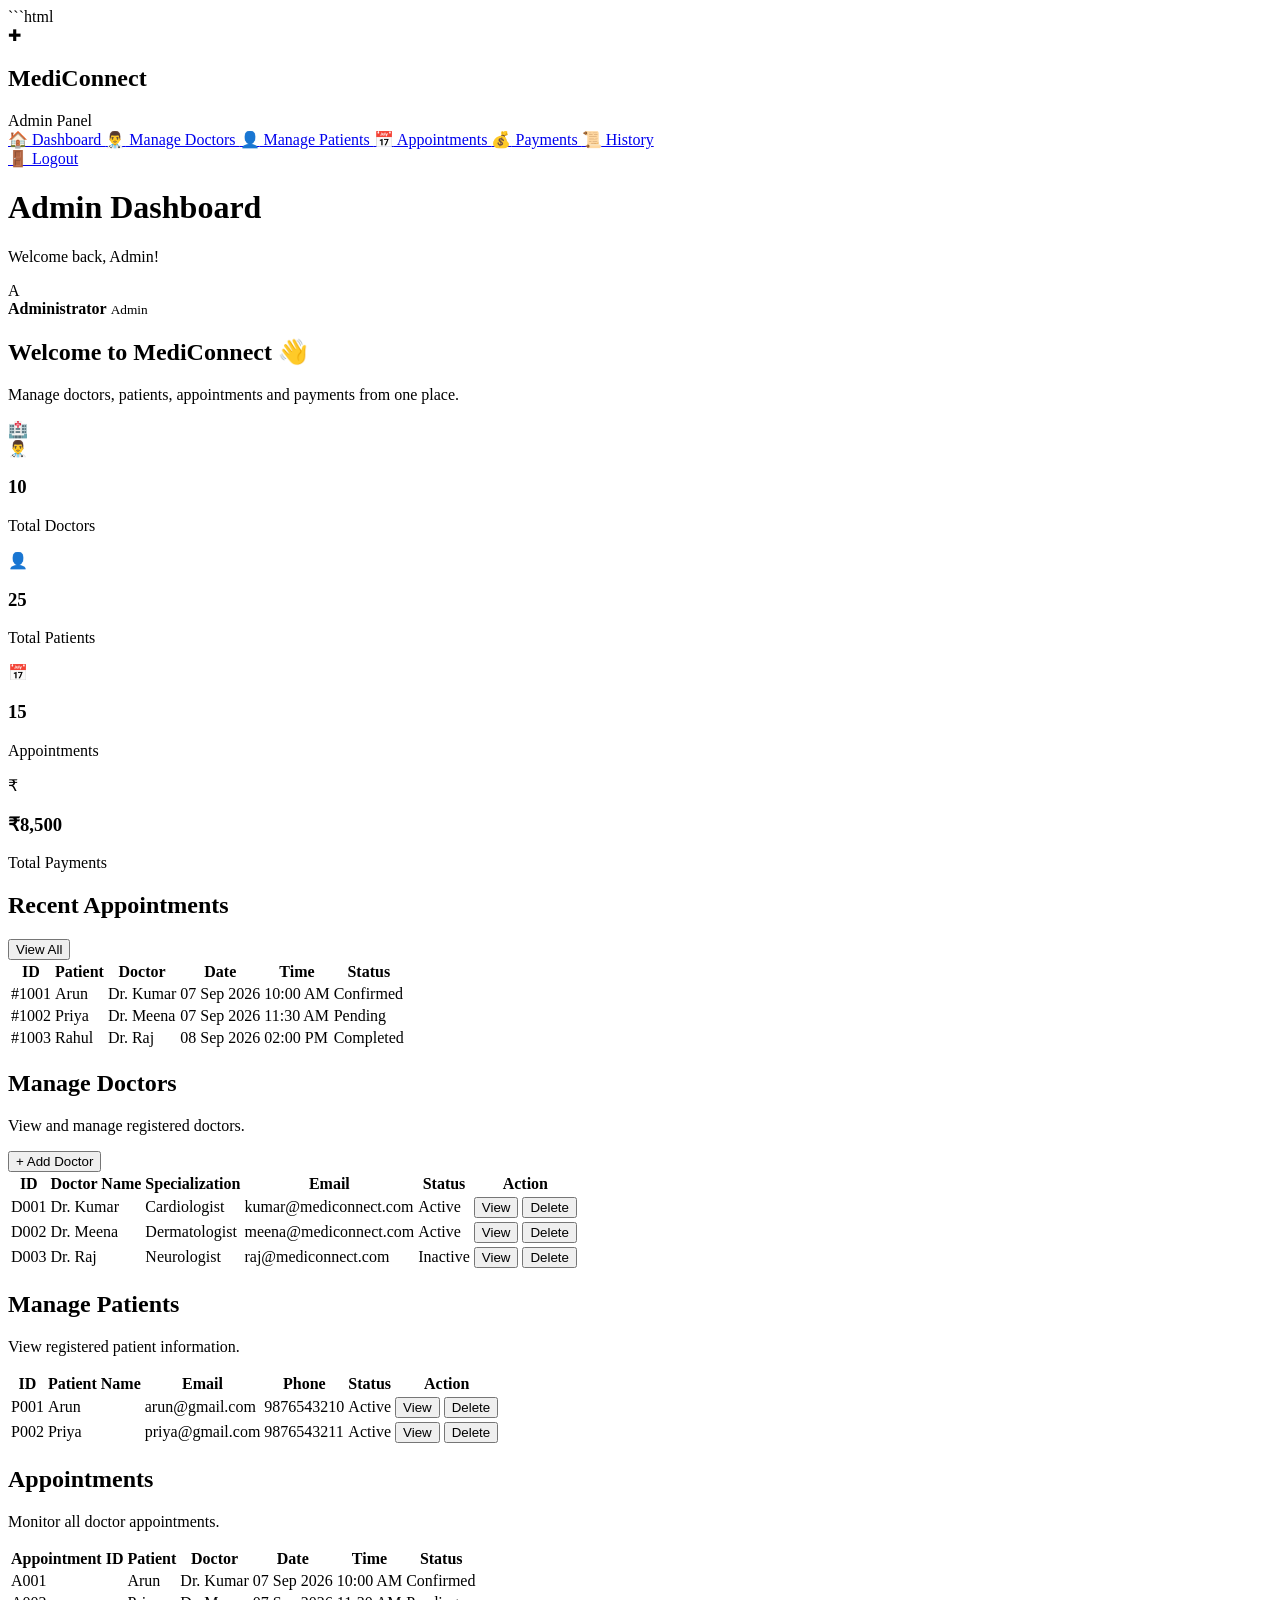
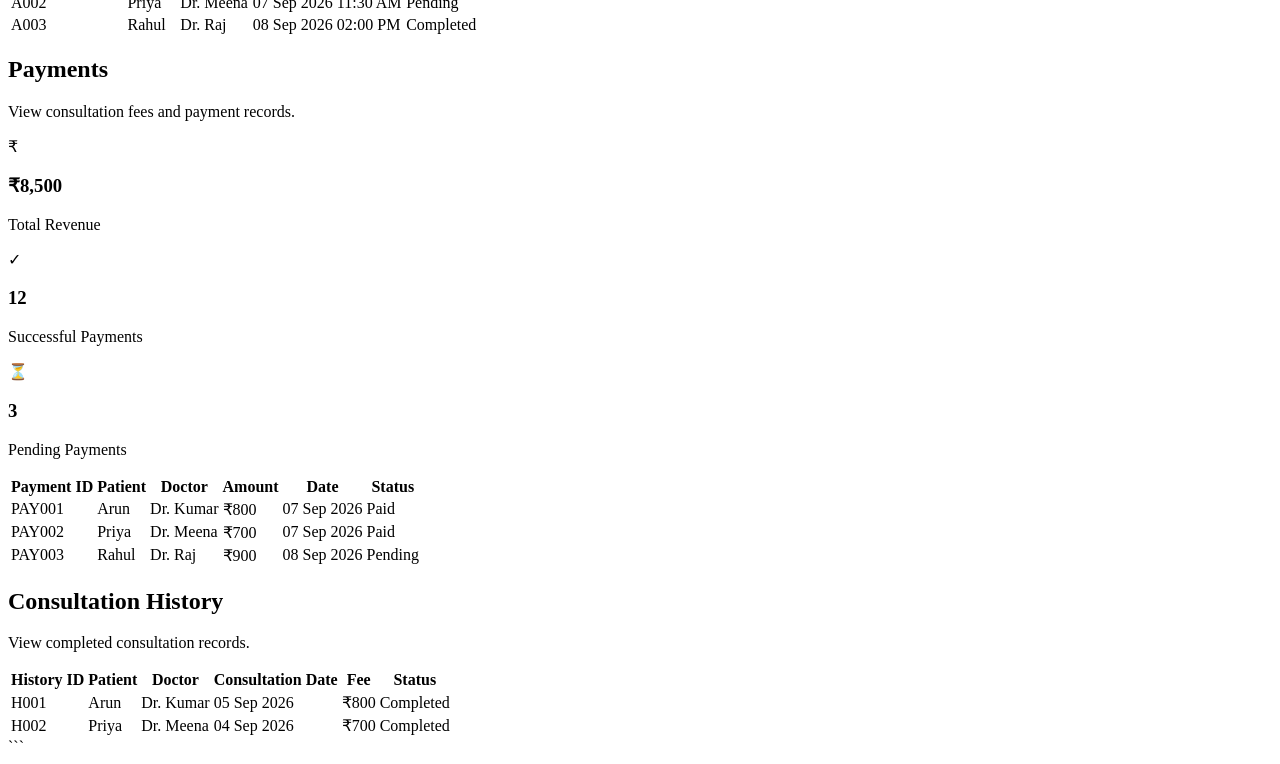
==== admin.html @ 6425f535 "Create admin.html" ====
```html
<!DOCTYPE html>
<html lang="en">
<head>
    <meta charset="UTF-8">
    <meta name="viewport" content="width=device-width, initial-scale=1.0">
    <title>Admin Dashboard - MediConnect</title>

    <link rel="stylesheet" href="admin_dashboard.css">
</head>

<body>

    <!-- Sidebar -->
    <aside class="sidebar">

        <div class="logo">
            <div class="logo-icon">✚</div>
            <div>
                <h2>MediConnect</h2>
                <span>Admin Panel</span>
            </div>
        </div>

        <nav class="menu">

            <a href="#" class="menu-item active" onclick="showSection('dashboard', this)">
                <span>🏠</span>
                Dashboard
            </a>

            <a href="#" class="menu-item" onclick="showSection('doctors', this)">
                <span>👨‍⚕️</span>
                Manage Doctors
            </a>

            <a href="#" class="menu-item" onclick="showSection('patients', this)">
                <span>👤</span>
                Manage Patients
            </a>

            <a href="#" class="menu-item" onclick="showSection('appointments', this)">
                <span>📅</span>
                Appointments
            </a>

            <a href="#" class="menu-item" onclick="showSection('payments', this)">
                <span>💰</span>
                Payments
            </a>

            <a href="#" class="menu-item" onclick="showSection('history', this)">
                <span>📜</span>
                History
            </a>

        </nav>

        <div class="sidebar-bottom">

            <a href="#" class="menu-item logout" onclick="logoutAdmin()">
                <span>🚪</span>
                Logout
            </a>

        </div>

    </aside>


    <!-- Main Content -->
    <main class="main-content">

        <!-- Top Bar -->
        <header class="topbar">

            <div>
                <h1 id="pageTitle">Admin Dashboard</h1>
                <p id="pageSubtitle">Welcome back, Admin!</p>
            </div>

            <div class="admin-profile">
                <div class="profile-icon">A</div>

                <div>
                    <strong>Administrator</strong>
                    <small>Admin</small>
                </div>
            </div>

        </header>


        <!-- ================= DASHBOARD ================= -->

        <section id="dashboard" class="content-section active-section">

            <div class="welcome-box">
                <div>
                    <h2>Welcome to MediConnect 👋</h2>
                    <p>Manage doctors, patients, appointments and payments from one place.</p>
                </div>

                <div class="welcome-icon">🏥</div>
            </div>


            <!-- Statistics Cards -->

            <div class="stats-container">

                <div class="stat-card">
                    <div class="stat-icon doctor-icon">👨‍⚕️</div>

                    <div>
                        <h3>10</h3>
                        <p>Total Doctors</p>
                    </div>
                </div>


                <div class="stat-card">
                    <div class="stat-icon patient-icon">👤</div>

                    <div>
                        <h3>25</h3>
                        <p>Total Patients</p>
                    </div>
                </div>


                <div class="stat-card">
                    <div class="stat-icon appointment-icon">📅</div>

                    <div>
                        <h3>15</h3>
                        <p>Appointments</p>
                    </div>
                </div>


                <div class="stat-card">
                    <div class="stat-icon payment-icon">₹</div>

                    <div>
                        <h3>₹8,500</h3>
                        <p>Total Payments</p>
                    </div>
                </div>

            </div>


            <!-- Recent Appointments -->

            <div class="table-card">

                <div class="table-header">
                    <h2>Recent Appointments</h2>

                    <button onclick="showSection('appointments', document.querySelectorAll('.menu-item')[3])">
                        View All
                    </button>
                </div>


                <div class="table-container">

                    <table>

                        <thead>
                            <tr>
                                <th>ID</th>
                                <th>Patient</th>
                                <th>Doctor</th>
                                <th>Date</th>
                                <th>Time</th>
                                <th>Status</th>
                            </tr>
                        </thead>

                        <tbody>

                            <tr>
                                <td>#1001</td>
                                <td>Arun</td>
                                <td>Dr. Kumar</td>
                                <td>07 Sep 2026</td>
                                <td>10:00 AM</td>
                                <td><span class="status confirmed">Confirmed</span></td>
                            </tr>

                            <tr>
                                <td>#1002</td>
                                <td>Priya</td>
                                <td>Dr. Meena</td>
                                <td>07 Sep 2026</td>
                                <td>11:30 AM</td>
                                <td><span class="status pending">Pending</span></td>
                            </tr>

                            <tr>
                                <td>#1003</td>
                                <td>Rahul</td>
                                <td>Dr. Raj</td>
                                <td>08 Sep 2026</td>
                                <td>02:00 PM</td>
                                <td><span class="status completed">Completed</span></td>
                            </tr>

                        </tbody>

                    </table>

                </div>

            </div>

        </section>


        <!-- ================= DOCTORS ================= -->

        <section id="doctors" class="content-section">

            <div class="section-heading">
                <div>
                    <h2>Manage Doctors</h2>
                    <p>View and manage registered doctors.</p>
                </div>

                <button class="primary-btn" onclick="addDoctor()">
                    + Add Doctor
                </button>
            </div>


            <div class="table-card">

                <div class="table-container">

                    <table>

                        <thead>
                            <tr>
                                <th>ID</th>
                                <th>Doctor Name</th>
                                <th>Specialization</th>
                                <th>Email</th>
                                <th>Status</th>
                                <th>Action</th>
                            </tr>
                        </thead>

                        <tbody>

                            <tr>
                                <td>D001</td>
                                <td>Dr. Kumar</td>
                                <td>Cardiologist</td>
                                <td>kumar@mediconnect.com</td>
                                <td><span class="status active">Active</span></td>
                                <td>
                                    <button class="action-btn view">View</button>
                                    <button class="action-btn delete" onclick="deleteRecord(this)">Delete</button>
                                </td>
                            </tr>

                            <tr>
                                <td>D002</td>
                                <td>Dr. Meena</td>
                                <td>Dermatologist</td>
                                <td>meena@mediconnect.com</td>
                                <td><span class="status active">Active</span></td>
                                <td>
                                    <button class="action-btn view">View</button>
                                    <button class="action-btn delete" onclick="deleteRecord(this)">Delete</button>
                                </td>
                            </tr>

                            <tr>
                                <td>D003</td>
                                <td>Dr. Raj</td>
                                <td>Neurologist</td>
                                <td>raj@mediconnect.com</td>
                                <td><span class="status inactive">Inactive</span></td>
                                <td>
                                    <button class="action-btn view">View</button>
                                    <button class="action-btn delete" onclick="deleteRecord(this)">Delete</button>
                                </td>
                            </tr>

                        </tbody>

                    </table>

                </div>

            </div>

        </section>


        <!-- ================= PATIENTS ================= -->

        <section id="patients" class="content-section">

            <div class="section-heading">
                <div>
                    <h2>Manage Patients</h2>
                    <p>View registered patient information.</p>
                </div>
            </div>


            <div class="table-card">

                <div class="table-container">

                    <table>

                        <thead>
                            <tr>
                                <th>ID</th>
                                <th>Patient Name</th>
                                <th>Email</th>
                                <th>Phone</th>
                                <th>Status</th>
                                <th>Action</th>
                            </tr>
                        </thead>

                        <tbody>

                            <tr>
                                <td>P001</td>
                                <td>Arun</td>
                                <td>arun@gmail.com</td>
                                <td>9876543210</td>
                                <td><span class="status active">Active</span></td>
                                <td>
                                    <button class="action-btn view">View</button>
                                    <button class="action-btn delete" onclick="deleteRecord(this)">Delete</button>
                                </td>
                            </tr>

                            <tr>
                                <td>P002</td>
                                <td>Priya</td>
                                <td>priya@gmail.com</td>
                                <td>9876543211</td>
                                <td><span class="status active">Active</span></td>
                                <td>
                                    <button class="action-btn view">View</button>
                                    <button class="action-btn delete" onclick="deleteRecord(this)">Delete</button>
                                </td>
                            </tr>

                        </tbody>

                    </table>

                </div>

            </div>

        </section>


        <!-- ================= APPOINTMENTS ================= -->

        <section id="appointments" class="content-section">

            <div class="section-heading">

                <div>
                    <h2>Appointments</h2>
                    <p>Monitor all doctor appointments.</p>
                </div>

            </div>


            <div class="table-card">

                <div class="table-container">

                    <table>

                        <thead>
                            <tr>
                                <th>Appointment ID</th>
                                <th>Patient</th>
                                <th>Doctor</th>
                                <th>Date</th>
                                <th>Time</th>
                                <th>Status</th>
                            </tr>
                        </thead>

                        <tbody>

                            <tr>
                                <td>A001</td>
                                <td>Arun</td>
                                <td>Dr. Kumar</td>
                                <td>07 Sep 2026</td>
                                <td>10:00 AM</td>
                                <td><span class="status confirmed">Confirmed</span></td>
                            </tr>

                            <tr>
                                <td>A002</td>
                                <td>Priya</td>
                                <td>Dr. Meena</td>
                                <td>07 Sep 2026</td>
                                <td>11:30 AM</td>
                                <td><span class="status pending">Pending</span></td>
                            </tr>

                            <tr>
                                <td>A003</td>
                                <td>Rahul</td>
                                <td>Dr. Raj</td>
                                <td>08 Sep 2026</td>
                                <td>02:00 PM</td>
                                <td><span class="status completed">Completed</span></td>
                            </tr>

                        </tbody>

                    </table>

                </div>

            </div>

        </section>


        <!-- ================= PAYMENTS ================= -->

        <section id="payments" class="content-section">

            <div class="section-heading">

                <div>
                    <h2>Payments</h2>
                    <p>View consultation fees and payment records.</p>
                </div>

            </div>


            <div class="stats-container">

                <div class="stat-card">
                    <div class="stat-icon payment-icon">₹</div>

                    <div>
                        <h3>₹8,500</h3>
                        <p>Total Revenue</p>
                    </div>
                </div>

                <div class="stat-card">
                    <div class="stat-icon appointment-icon">✓</div>

                    <div>
                        <h3>12</h3>
                        <p>Successful Payments</p>
                    </div>
                </div>

                <div class="stat-card">
                    <div class="stat-icon patient-icon">⏳</div>

                    <div>
                        <h3>3</h3>
                        <p>Pending Payments</p>
                    </div>
                </div>

            </div>


            <div class="table-card">

                <div class="table-container">

                    <table>

                        <thead>
                            <tr>
                                <th>Payment ID</th>
                                <th>Patient</th>
                                <th>Doctor</th>
                                <th>Amount</th>
                                <th>Date</th>
                                <th>Status</th>
                            </tr>
                        </thead>

                        <tbody>

                            <tr>
                                <td>PAY001</td>
                                <td>Arun</td>
                                <td>Dr. Kumar</td>
                                <td>₹800</td>
                                <td>07 Sep 2026</td>
                                <td><span class="status completed">Paid</span></td>
                            </tr>

                            <tr>
                                <td>PAY002</td>
                                <td>Priya</td>
                                <td>Dr. Meena</td>
                                <td>₹700</td>
                                <td>07 Sep 2026</td>
                                <td><span class="status completed">Paid</span></td>
                            </tr>

                            <tr>
                                <td>PAY003</td>
                                <td>Rahul</td>
                                <td>Dr. Raj</td>
                                <td>₹900</td>
                                <td>08 Sep 2026</td>
                                <td><span class="status pending">Pending</span></td>
                            </tr>

                        </tbody>

                    </table>

                </div>

            </div>

        </section>


        <!-- ================= HISTORY ================= -->

        <section id="history" class="content-section">

            <div class="section-heading">

                <div>
                    <h2>Consultation History</h2>
                    <p>View completed consultation records.</p>
                </div>

            </div>


            <div class="table-card">

                <div class="table-container">

                    <table>

                        <thead>
                            <tr>
                                <th>History ID</th>
                                <th>Patient</th>
                                <th>Doctor</th>
                                <th>Consultation Date</th>
                                <th>Fee</th>
                                <th>Status</th>
                            </tr>
                        </thead>

                        <tbody>

                            <tr>
                                <td>H001</td>
                                <td>Arun</td>
                                <td>Dr. Kumar</td>
                                <td>05 Sep 2026</td>
                                <td>₹800</td>
                                <td><span class="status completed">Completed</span></td>
                            </tr>

                            <tr>
                                <td>H002</td>
                                <td>Priya</td>
                                <td>Dr. Meena</td>
                                <td>04 Sep 2026</td>
                                <td>₹700</td>
                                <td><span class="status completed">Completed</span></td>
                            </tr>

                        </tbody>

                    </table>

                </div>

            </div>

        </section>

    </main>


    <script src="admin_dashboard.js"></script>

</body>
</html>
```
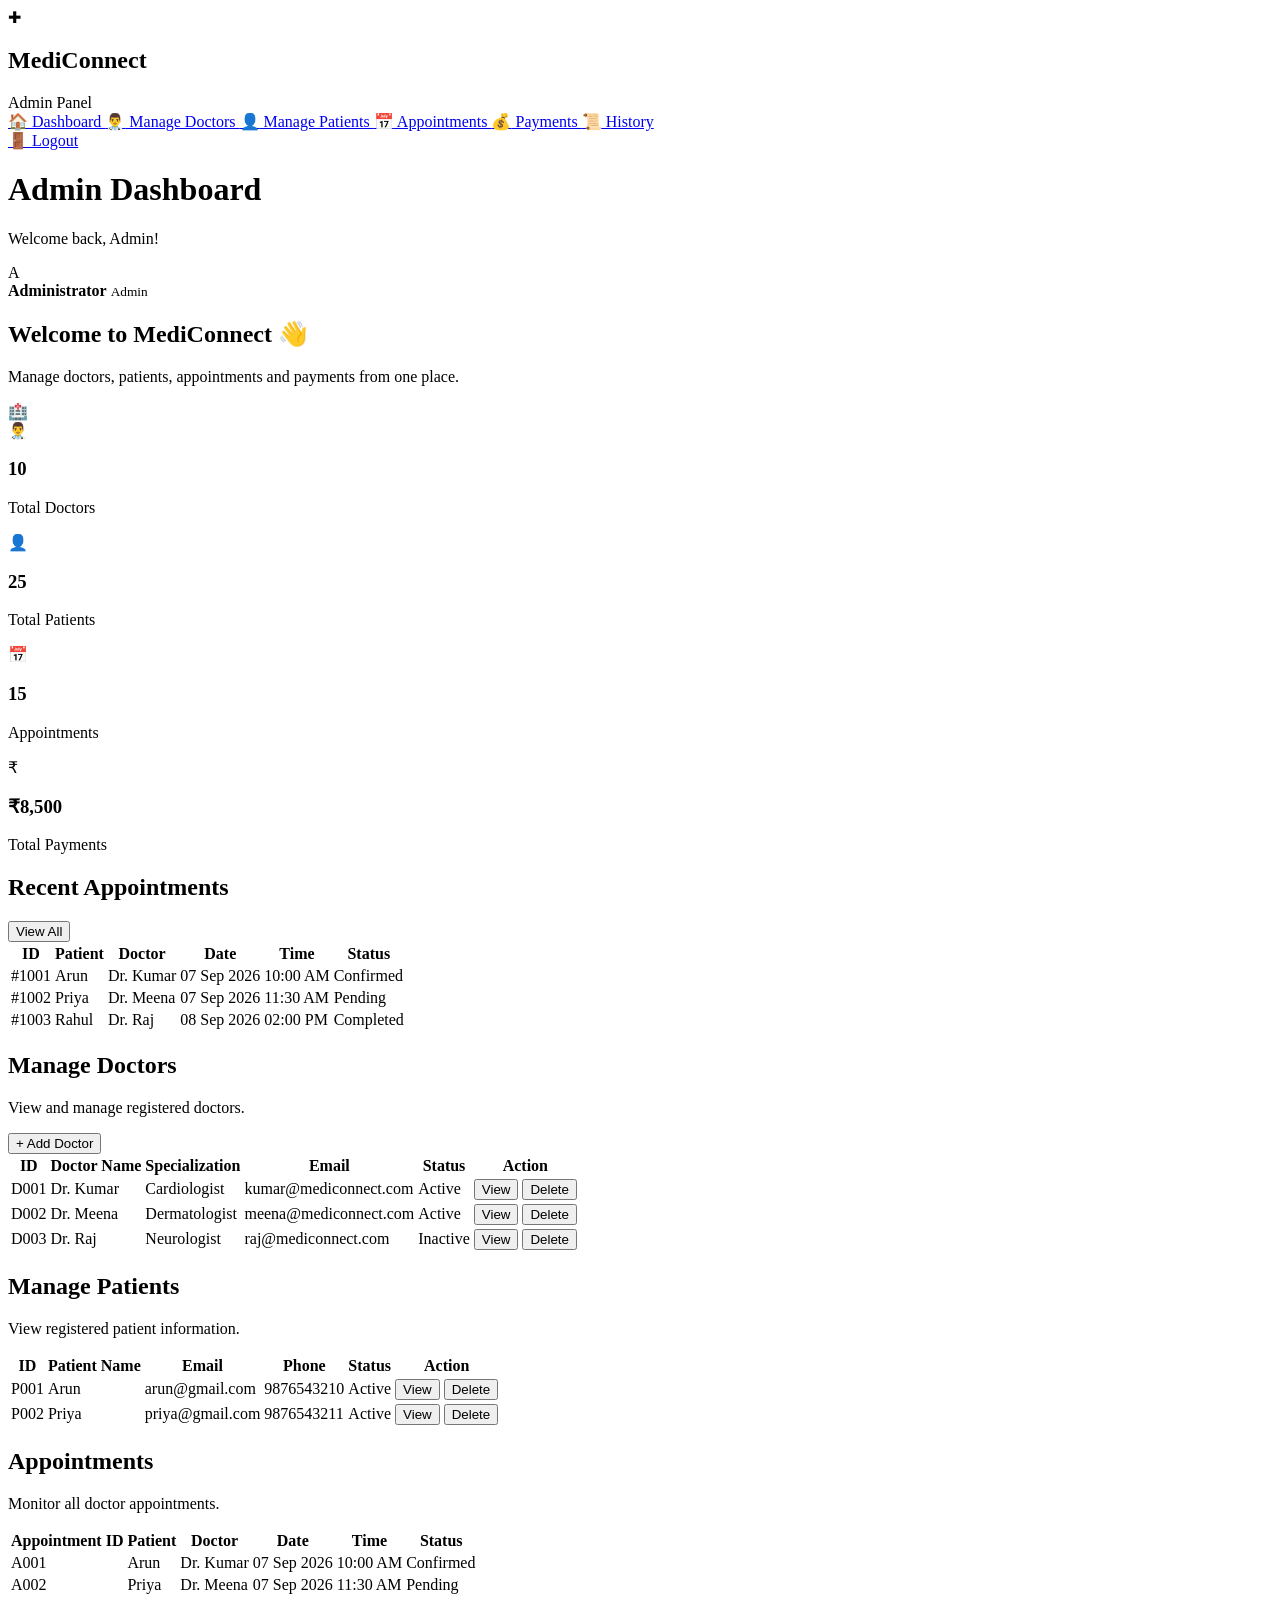
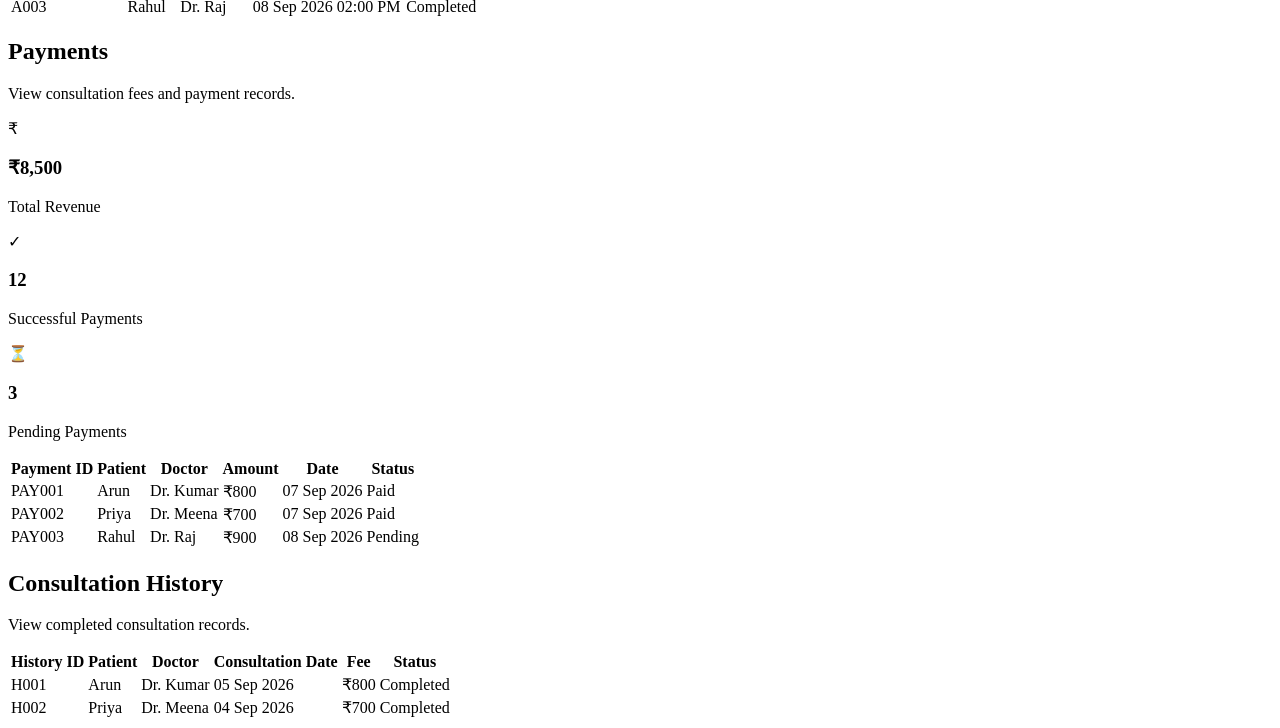
==== commit bf882521: "Update admin.html" ====
--- a/admin.html
+++ b/admin.html
@@ -1,4 +1,4 @@
-```html
+
 <!DOCTYPE html>
 <html lang="en">
 <head>
@@ -609,4 +609,4 @@
 
 </body>
 </html>
-```
+
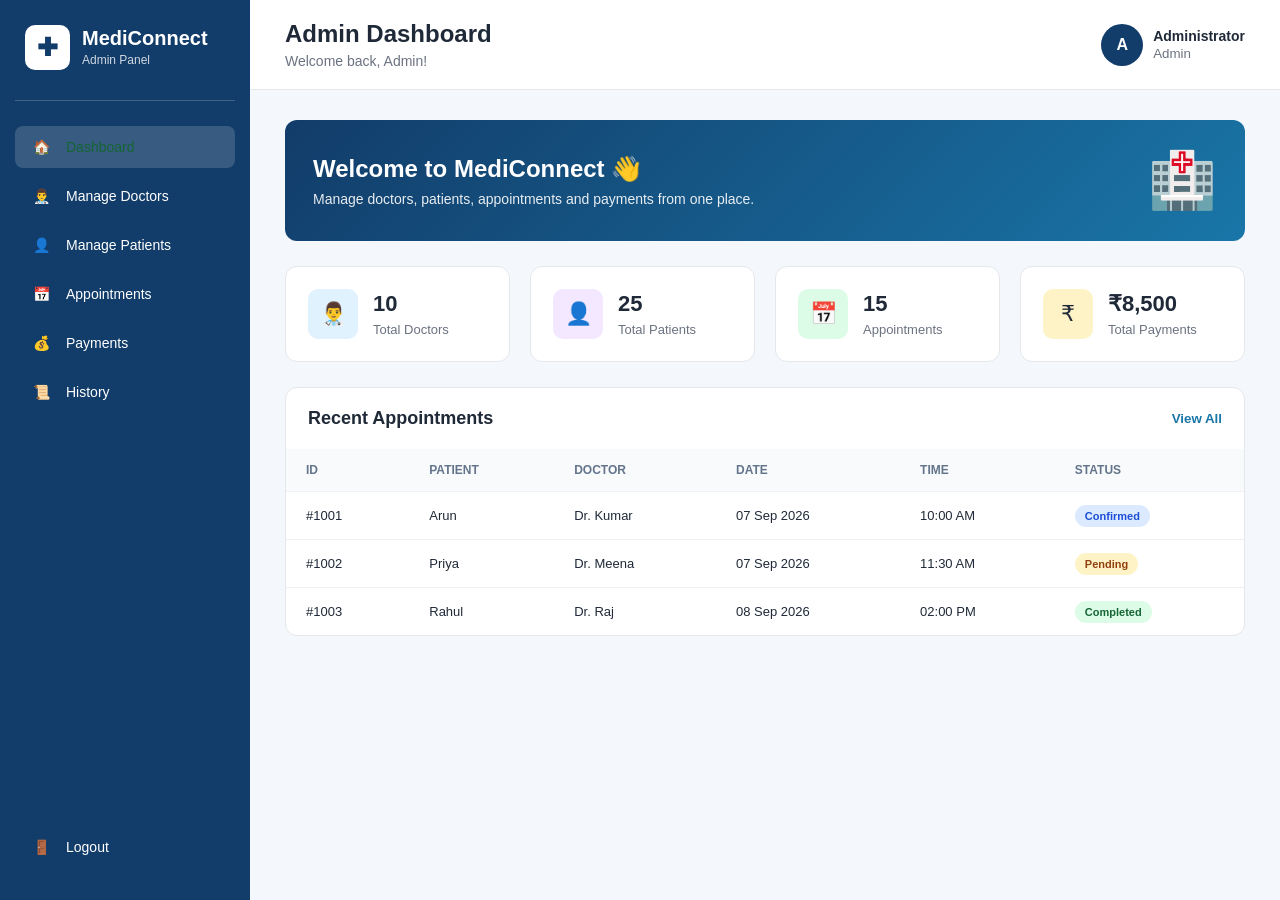
==== commit fb3df1d9: "Update admin.html" ====
--- a/admin.html
+++ b/admin.html
@@ -6,7 +6,7 @@
     <meta name="viewport" content="width=device-width, initial-scale=1.0">
     <title>Admin Dashboard - MediConnect</title>
 
-    <link rel="stylesheet" href="admin_dashboard.css">
+    <link rel="stylesheet" href="admin.css">
 </head>
 
 <body>
@@ -605,7 +605,7 @@
     </main>
 
 
-    <script src="admin_dashboard.js"></script>
+    <script src="admin.js"></script>
 
 </body>
 </html>
--- a/admin.css
+++ b/admin.css
@@ -0,0 +1,446 @@
+
+* {
+    margin: 0;
+    padding: 0;
+    box-sizing: border-box;
+}
+
+body {
+    font-family: Arial, Helvetica, sans-serif;
+    background: #f4f7fb;
+    color: #1f2937;
+}
+
+
+/* ================= SIDEBAR ================= */
+
+.sidebar {
+    width: 250px;
+    height: 100vh;
+    background: #123c69;
+    position: fixed;
+    left: 0;
+    top: 0;
+    display: flex;
+    flex-direction: column;
+    padding: 25px 15px;
+    color: white;
+}
+
+.logo {
+    display: flex;
+    align-items: center;
+    gap: 12px;
+    padding: 0 10px 30px;
+    border-bottom: 1px solid rgba(255,255,255,0.2);
+}
+
+.logo-icon {
+    width: 45px;
+    height: 45px;
+    background: white;
+    color: #123c69;
+    border-radius: 10px;
+    display: flex;
+    align-items: center;
+    justify-content: center;
+    font-size: 25px;
+    font-weight: bold;
+}
+
+.logo h2 {
+    font-size: 20px;
+}
+
+.logo span {
+    font-size: 12px;
+    opacity: 0.8;
+}
+
+
+.menu {
+    margin-top: 25px;
+}
+
+.menu-item {
+    display: flex;
+    align-items: center;
+    gap: 14px;
+    text-decoration: none;
+    color: white;
+    padding: 13px 15px;
+    border-radius: 8px;
+    margin-bottom: 7px;
+    font-size: 14px;
+    transition: 0.3s;
+}
+
+.menu-item span {
+    width: 22px;
+    text-align: center;
+}
+
+.menu-item:hover,
+.menu-item.active {
+    background: rgba(255,255,255,0.16);
+}
+
+.sidebar-bottom {
+    margin-top: auto;
+}
+
+.logout:hover {
+    background: #b91c1c;
+}
+
+
+/* ================= MAIN CONTENT ================= */
+
+.main-content {
+    margin-left: 250px;
+    min-height: 100vh;
+}
+
+
+/* ================= TOP BAR ================= */
+
+.topbar {
+    height: 90px;
+    background: white;
+    display: flex;
+    justify-content: space-between;
+    align-items: center;
+    padding: 0 35px;
+    border-bottom: 1px solid #e5e7eb;
+}
+
+.topbar h1 {
+    font-size: 24px;
+    margin-bottom: 5px;
+}
+
+.topbar p {
+    color: #6b7280;
+    font-size: 14px;
+}
+
+.admin-profile {
+    display: flex;
+    align-items: center;
+    gap: 10px;
+}
+
+.profile-icon {
+    width: 42px;
+    height: 42px;
+    border-radius: 50%;
+    background: #123c69;
+    color: white;
+    display: flex;
+    align-items: center;
+    justify-content: center;
+    font-weight: bold;
+}
+
+.admin-profile strong {
+    display: block;
+    font-size: 14px;
+}
+
+.admin-profile small {
+    color: #6b7280;
+}
+
+
+/* ================= SECTIONS ================= */
+
+.content-section {
+    display: none;
+    padding: 30px 35px;
+}
+
+.active-section {
+    display: block;
+}
+
+
+/* ================= WELCOME ================= */
+
+.welcome-box {
+    background: linear-gradient(135deg, #123c69, #1976a8);
+    color: white;
+    padding: 28px;
+    border-radius: 12px;
+    display: flex;
+    justify-content: space-between;
+    align-items: center;
+    margin-bottom: 25px;
+}
+
+.welcome-box h2 {
+    margin-bottom: 8px;
+}
+
+.welcome-box p {
+    opacity: 0.9;
+    font-size: 14px;
+}
+
+.welcome-icon {
+    font-size: 55px;
+}
+
+
+/* ================= STATISTICS ================= */
+
+.stats-container {
+    display: grid;
+    grid-template-columns: repeat(4, 1fr);
+    gap: 20px;
+    margin-bottom: 25px;
+}
+
+.stat-card {
+    background: white;
+    padding: 22px;
+    border-radius: 12px;
+    display: flex;
+    align-items: center;
+    gap: 15px;
+    border: 1px solid #e5e7eb;
+}
+
+.stat-icon {
+    width: 50px;
+    height: 50px;
+    border-radius: 10px;
+    display: flex;
+    justify-content: center;
+    align-items: center;
+    font-size: 22px;
+}
+
+.doctor-icon {
+    background: #e0f2fe;
+}
+
+.patient-icon {
+    background: #f3e8ff;
+}
+
+.appointment-icon {
+    background: #dcfce7;
+}
+
+.payment-icon {
+    background: #fef3c7;
+}
+
+.stat-card h3 {
+    font-size: 22px;
+    margin-bottom: 5px;
+}
+
+.stat-card p {
+    color: #6b7280;
+    font-size: 13px;
+}
+
+
+/* ================= TABLE CARD ================= */
+
+.table-card {
+    background: white;
+    border-radius: 12px;
+    border: 1px solid #e5e7eb;
+    overflow: hidden;
+}
+
+.table-header {
+    display: flex;
+    justify-content: space-between;
+    align-items: center;
+    padding: 20px 22px;
+}
+
+.table-header h2 {
+    font-size: 18px;
+}
+
+.table-header button {
+    background: transparent;
+    border: none;
+    color: #1976a8;
+    font-weight: bold;
+    cursor: pointer;
+}
+
+.table-container {
+    overflow-x: auto;
+}
+
+table {
+    width: 100%;
+    border-collapse: collapse;
+}
+
+th {
+    background: #f8fafc;
+    color: #64748b;
+    font-size: 12px;
+    text-align: left;
+    padding: 14px 20px;
+    text-transform: uppercase;
+}
+
+td {
+    padding: 16px 20px;
+    border-top: 1px solid #eef2f7;
+    font-size: 13px;
+}
+
+tr:hover {
+    background: #f8fafc;
+}
+
+
+/* ================= STATUS ================= */
+
+.status {
+    padding: 5px 10px;
+    border-radius: 20px;
+    font-size: 11px;
+    font-weight: bold;
+}
+
+.confirmed {
+    background: #dbeafe;
+    color: #1d4ed8;
+}
+
+.pending {
+    background: #fef3c7;
+    color: #92400e;
+}
+
+.completed {
+    background: #dcfce7;
+    color: #166534;
+}
+
+.active {
+    background: #dcfce7;
+    color: #166534;
+}
+
+.inactive {
+    background: #fee2e2;
+    color: #991b1b;
+}
+
+
+/* ================= SECTION HEADING ================= */
+
+.section-heading {
+    display: flex;
+    justify-content: space-between;
+    align-items: center;
+    margin-bottom: 25px;
+}
+
+.section-heading h2 {
+    font-size: 24px;
+    margin-bottom: 5px;
+}
+
+.section-heading p {
+    color: #6b7280;
+    font-size: 14px;
+}
+
+
+/* ================= BUTTONS ================= */
+
+.primary-btn {
+    background: #123c69;
+    color: white;
+    border: none;
+    padding: 11px 18px;
+    border-radius: 7px;
+    cursor: pointer;
+    font-weight: bold;
+}
+
+.primary-btn:hover {
+    background: #0d2f52;
+}
+
+.action-btn {
+    border: none;
+    padding: 6px 10px;
+    border-radius: 5px;
+    cursor: pointer;
+    font-size: 11px;
+    margin-right: 4px;
+}
+
+.view {
+    background: #e0f2fe;
+    color: #0369a1;
+}
+
+.delete {
+    background: #fee2e2;
+    color: #b91c1c;
+}
+
+
+/* ================= RESPONSIVE ================= */
+
+@media (max-width: 1000px) {
+
+    .stats-container {
+        grid-template-columns: repeat(2, 1fr);
+    }
+
+}
+
+@media (max-width: 700px) {
+
+    .sidebar {
+        width: 70px;
+        padding: 20px 8px;
+    }
+
+    .logo div:not(.logo-icon),
+    .menu-item {
+        font-size: 0;
+    }
+
+    .menu-item span {
+        font-size: 20px;
+    }
+
+    .main-content {
+        margin-left: 70px;
+    }
+
+    .topbar {
+        padding: 0 20px;
+    }
+
+    .content-section {
+        padding: 20px;
+    }
+
+    .stats-container {
+        grid-template-columns: 1fr;
+    }
+
+    .welcome-box {
+        flex-direction: column;
+        align-items: flex-start;
+        gap: 15px;
+    }
+
+}
